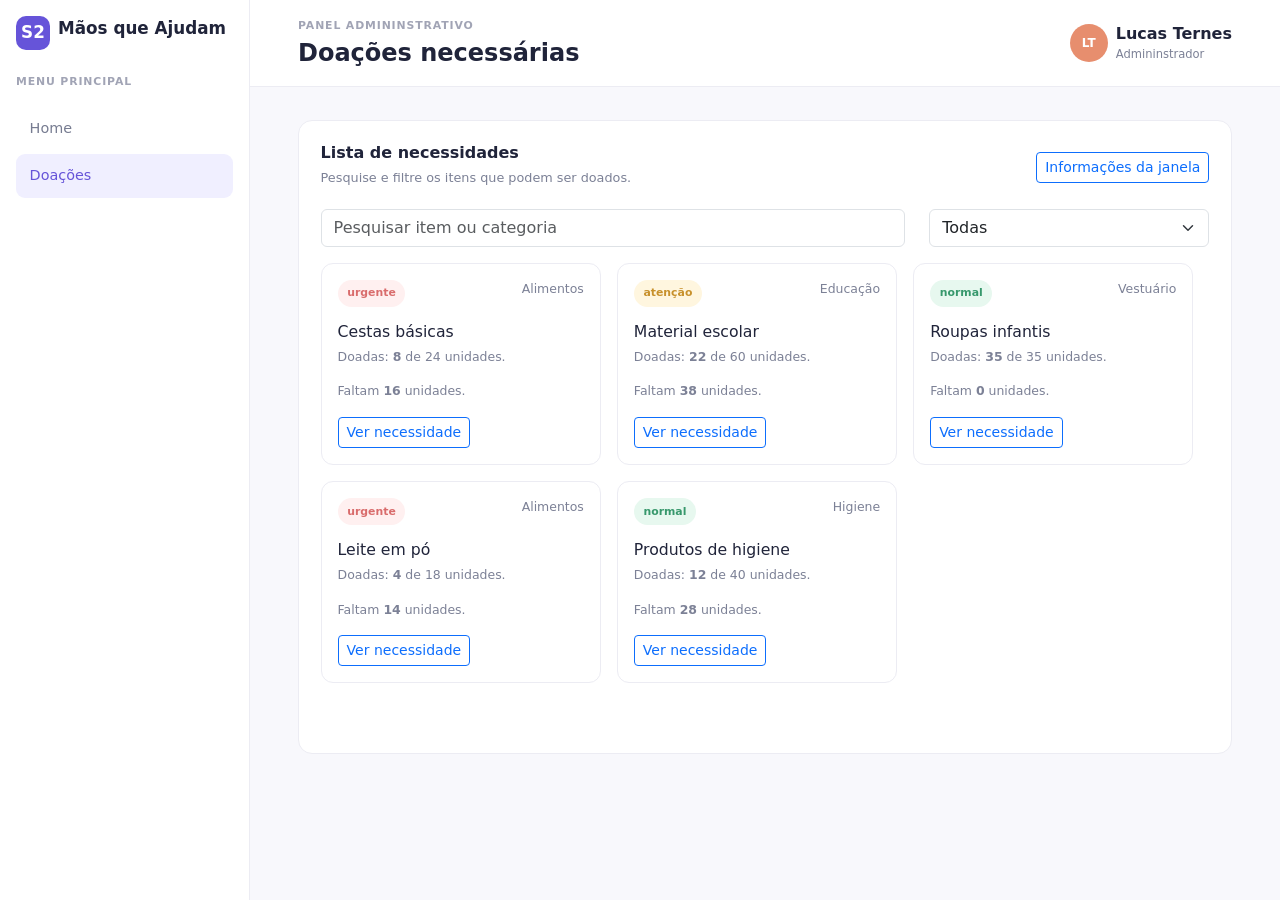
==== doacoes.html @ 11a6c42e "feito o painel de doações" ====
<!DOCTYPE html>
<html lang="pt-BR">
<head>
    <meta charset="UTF-8">
    <meta name="viewport" content="width=device-width, initial-scale=1.0">
    <title>Site Comunitário</title>
    <link href="https://cdn.jsdelivr.net/npm/bootstrap@5.3.8/dist/css/bootstrap.min.css" rel="stylesheet" integrity="sha384-sRIl4kxILFvY47J16cr9ZwB07vP4J8+LH7qKQnuqkuIAvNWLzeN8tE5YBujZqJLB" crossorigin="anonymous">
    <link href="src/css/style.css" rel="stylesheet">
</head>
<body>
    <div class="app-shell">
        <aside class="sidebar p-3">
            <a class="brand d-flex align-itens-center gap-2 mb-4" href="#">
                <span class="brand-mark">S2</span>
                <span>Mãos que Ajudam</span>
            </a>

            <p class="menu-label">Menu Principal</p>
            <nav class="nav flex-column gap-1" aria-label="Navegação principal">
              <a class="nav-link" href="/index.html">Home</a>
              <a class="nav-link active" href="/doacoes.html">Doações</a>
            </nav>
        </aside>
        <main class="main-content" id="inicio">
            <header class="topbar d-flex justify-content-between align-items-center gap-3">
                <div>
                    <p class="eyebrow mb-1">Panel Admininstrativo</p>
                    <h1 class="h4 mb-0">Doações necessárias</h1>
                </div>
                <div class="d-flex align-items-center gap-3">
                    <!--<button class="icon-button" type="button">*</button>-->
                    <div class="user-profile d-flex align-items-center gap-2">
                        <span class="avatar">LT</span>
                        <div class="d-none d-sm-block">
                            <strong>Lucas Ternes</strong>
                            <small>Admininstrador</small>
                        </div>
                    </div>
                </div>
            </header>
            <section class="content-area">
                <section class="panel mb-4">
                    <div class="panel-heading d-flex justify-content-between align-items-center gap-2">
                        <div>
                            <h2>Lista de necessidades</h2>
                            <p>Pesquise e filtre os itens que podem ser doados.</p>
                        </div>
                        <button class="btn btn-outline-primary btn-sm" id="show-window">Informações da janela</button>
                    </div>
                    <div class="row">
                        <div class="col">
                            <label class="visually-hidden" for="search">Pesquisar</label>
                            <input class="form-control" placeholder="Pesquisar item ou categoria" id="search"/>
                        </div>
                        <div class="col-md-4">
                            <select class="form-select">
                                <option value="todas">Todas</option>
                                <option value="urgente">Urgente</option>
                                <option value="atencao">Atenção</option>
                                <option value="normal">Normal</option>
                            </select>
                        </div>
                    </div>
                    <div class="row g-3 mb-4" id="donation-content">
                    </div>
                </section>
            </section>
        </main>
    </div>

    <script src="https://cdn.jsdelivr.net/npm/bootstrap@5.3.8/dist/js/bootstrap.bundle.min.js" integrity="sha384-FKyoEForCGlyvwx9Hj09JcYn3nv7wiPVlz7YYwJrWVcXK/BmnVDxM+D2scQbITxI" crossorigin="anonymous"></script>
    <script type="module" src="src/app.js"></script>
</body>
</html>
---- src/css/style.css ----
:root {
    --ink: #20243a;
    --muted: #7c8196;
    --line: #ececf3;
    --primary: #6654d9;
    --bg: #f8f8fc;
}

* {
    box-sizing: border-box;
}

body {
    margin: 0;
    color: var(--ink);
    background: var(--bg);
    font-family: Inter, ui-sans-serif, system-ui, -apple-system, BlinkMacSystemFont, "Segoe UI", sans-serif;
}

.app-shell {
    display: flex;
    min-height: 100vh;
}

.sidebar {
    width: 250px;
    background: #fff;
    border-right: 1px solid var(--line);
    display: flex;
    flex-direction: column;
    flex-shrink: 0;
}

.brand {
    color: var(--ink);
    font-weight: 750;
    font-size: 1.05rem;
    text-decoration: none;
}

.brand-mark {
    display: grid;
    place-items: center;
    width: 34px;
    height: 34px;
    color: #fff;
    background: var(--primary);
    border-radius: 10px;
}

.menu-label,
.eyebrow {
    color: #a1a4b5;
    text-transform: uppercase;
    font-size: .68rem;
    font-weight: 700;
    letter-spacing: .08em;
}

.nav-link {
    color: #777c91;
    border-radius: 9px;
    padding: .7rem .85rem;
    font-size: .9rem;
}

.nav-link:hover,
.nav-link.active {
    color: var(--primary);
    background: #f0efff;
}

.nav-link span {
    margin-left: .55rem;
}

.sidebar-footer {
    margin-top: auto;
}

.main-content {
    flex: 1;
    min-width: 0;
}

.topbar {
    padding: 1.15rem 3rem;
    background: #fff;
    border-bottom: 1px solid var(--line);
}

.topbar h1 {
    font-weight: 750;
}

.icon-button {
    border: 0;
    background: transparent;
    color: var(--muted);
    font-size: 1.4rem;
}

.user-profile small {
    display: block;
    color: var(--muted);
    font-size: .72rem;
}

.avatar {
    display: grid;
    place-items: center;
    width: 38px;
    height: 38px;
    border-radius: 50%;
    color: #fff;
    background-color: #e78e6e;
    font-size: .75rem;
    font-weight: 700;
}

.content-area {
    max-width: 1400px;
    padding: 2.1rem 3rem;
    margin: auto;
}

.welcome h2 {
    font-weight: 750;
}

.btn-primary {
    --bs-btn-bg: var(--primary);
    --bs-btn-border-color: var(--primary);
    --bs-btn-hover-bg: #5544c6;
    --bs-btn-hover-border-color: #5544c6;
}

.stat-card,
.panel {
    background: #fff;
    border: 1px solid var(--line);
    border-radius: 14px;
}

.stat-card {
    padding: 1.2rem;
    height: 100%;
}

.stat-icon {
    display: grid;
    place-items: center;
    width: 38px;
    height: 38px;
    border-radius: 10px;
    margin-bottom: 1rem;
    font-size: 1.15rem;
}

.need-card {
    height: 100%;
    padding: 1rem;
    border: 1px solid var(--line);
    border-radius: 12px;
}

.need-card h3 {
    margin: 1rem 0 .35rem;
    font-size: .98rem;
}

.need-card p,
.need-card small {
    color: var(--muted);
    font-size: .78rem;
}

.purple {
    color: #6553d7;
    background: #efedff;
}

.orange {
    color: #df8b3d;
    background: #fff2e4;
}

.green {
    color: #42a477;
    background: #e7f8ef;
}

.blue {
    color: #4f8dd8;
    background: #e9f3ff;
}

.stat-card p,
.panel-heading p {
    color: var(--muted);
    font-size: .8rem;
    margin: 0 0 .35rem;
}

.stat-card strong {
    display: block;
    font-size: 1.55rem;
    margin-bottom: .45rem;
}

.stat-card small,
.positive,
.warning {
    font-size: .74rem;
}

.positive {
    color: #35a675;
}

.warning {
    color: #e09a38;
}

.panel {
    padding: 1.35rem;
}

.panel-heading {
    margin-bottom: 1rem;
}

.panel-heading h2 {
    font-size: 1rem;
    font-weight: 750;
    margin: 0 0 .35rem;
}

.panel-heading a {
    color: var(--primary);
    text-decoration: none;
    font-size: .8rem;
    font-weight: 650;
}

.table {
    --bs-table-border-color: var(--line);
    font-size: .82rem;
}

.table th {
    color: #a1a4b5;
    font-size: .7rem;
    font-weight: 700;
    text-transform: uppercase;
}

.table td {
    color: #5f6479;
}

.table td strong {
    color: var(--ink);
    display: block;
}

.table td small,
.need-item small,
.volunteer-row small {
    display: block;
    color: var(--muted);
    font-size: .74rem;
}

.badge-soft {
    border-radius: 99px;
    padding: .35rem .6rem;
    font-size: .68rem;
    font-weight: 700;
}

.badge-soft.green {
    background: #e7f8ef;
    color: #37986c;
}

.badge-soft.red {
    background: #fff0f0;
    color: #d96c6c;
}

.badge-soft.yellow {
    background: #fff6df;
    color: #c8912c;
}

.badge-soft.blue {
    background: #e9f3ff;
    color: #4f8dd8;
}

.need-item {
    display: flex;
    align-items: center;
    gap: .7rem;
    padding: .85rem 0;
    border-bottom: 1px solid var(--line);
}

.need-item:last-child {
    border-bottom: 0;
}

.need-item div {
    flex: 1;
}

.need-item strong {
    display: block;
    font-size: .83rem;
}

.need-dot {
    width: 9px;
    height: 9px;
    background: #efb64f;
    border-radius: 50%;
}

.need-dot.urgent {
    background: #e56e70;
}

.volunteer-row {
    display: flex;
    align-items: center;
    gap: 1rem;
}

.volunteer-avatars {
    display: flex;
    padding-left: 8px;
}

.volunteer-avatars span {
    display: grid;
    place-items: center;
    width: 34px;
    height: 34px;
    margin-left: -8px;
    border: 2px solid #fff;
    border-radius: 50%;
    color: #fff;
    background: #8d78d9;
    font-size: .65rem;
    font-weight: 700;
}

.volunteer-avatars span:nth-child(2) {
    background: #e79a78;
}

.volunteer-avatars span:nth-child(3) {
    background: #70b796;
}

.volunteer-avatars span:nth-child(4) {
    background: #e5e5ee;
    color: #6e7186;
}

@media (max-width: 767px) {
    .sidebar {
        width: 68px;
        padding: .75rem !important;
        align-items: center;
    }

    .brand {
        font-size: 0;
    }

    .brand-mark {
        font-size: 1rem;
    }

    .menu-label,
    .nav-link span {
        display: none;
    }

    .nav-link {
        padding: .75rem;
        font-size: 1.1rem;
    }

    .topbar,
    .content-area {
        padding-left: 1rem;
        padding-right: 1rem;
    }

    .welcome {
        align-items: flex-start !important;
        flex-direction: column;
    }

    .volunteer-row {
        align-items: flex-start;
        flex-wrap: wrap;
    }

    .volunteer-row .ms-auto {
        margin-left: 0 !important;
    }
}
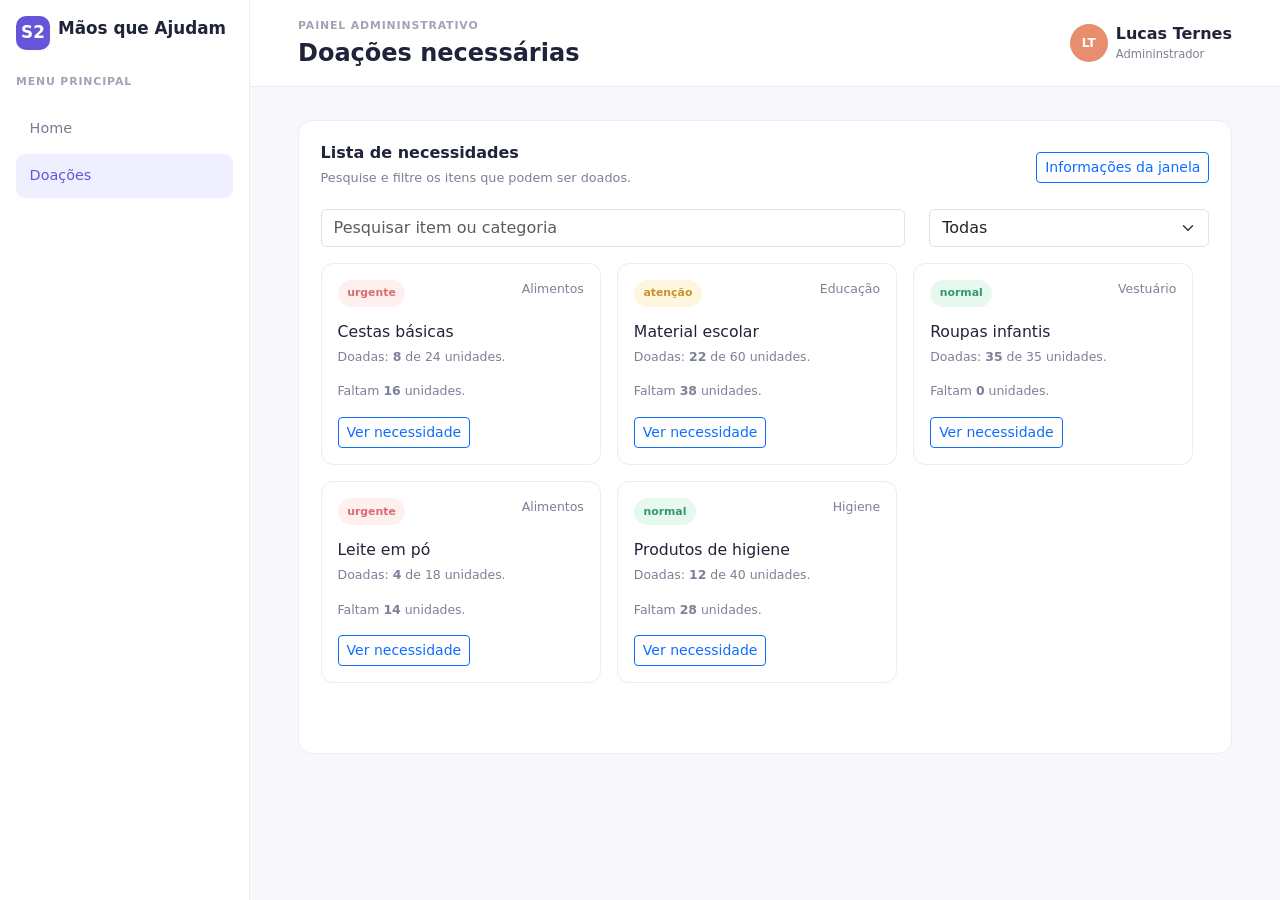
==== commit 8b452ced: "Fix typo in header from 'Panel' to 'Painel'" ====
--- a/doacoes.html
+++ b/doacoes.html
@@ -24,7 +24,7 @@
         <main class="main-content" id="inicio">
             <header class="topbar d-flex justify-content-between align-items-center gap-3">
                 <div>
-                    <p class="eyebrow mb-1">Panel Admininstrativo</p>
+                    <p class="eyebrow mb-1">Painel Admininstrativo</p>
                     <h1 class="h4 mb-0">Doações necessárias</h1>
                 </div>
                 <div class="d-flex align-items-center gap-3">
@@ -71,4 +71,4 @@
     <script src="https://cdn.jsdelivr.net/npm/bootstrap@5.3.8/dist/js/bootstrap.bundle.min.js" integrity="sha384-FKyoEForCGlyvwx9Hj09JcYn3nv7wiPVlz7YYwJrWVcXK/BmnVDxM+D2scQbITxI" crossorigin="anonymous"></script>
     <script type="module" src="src/app.js"></script>
 </body>
-</html>+</html>
